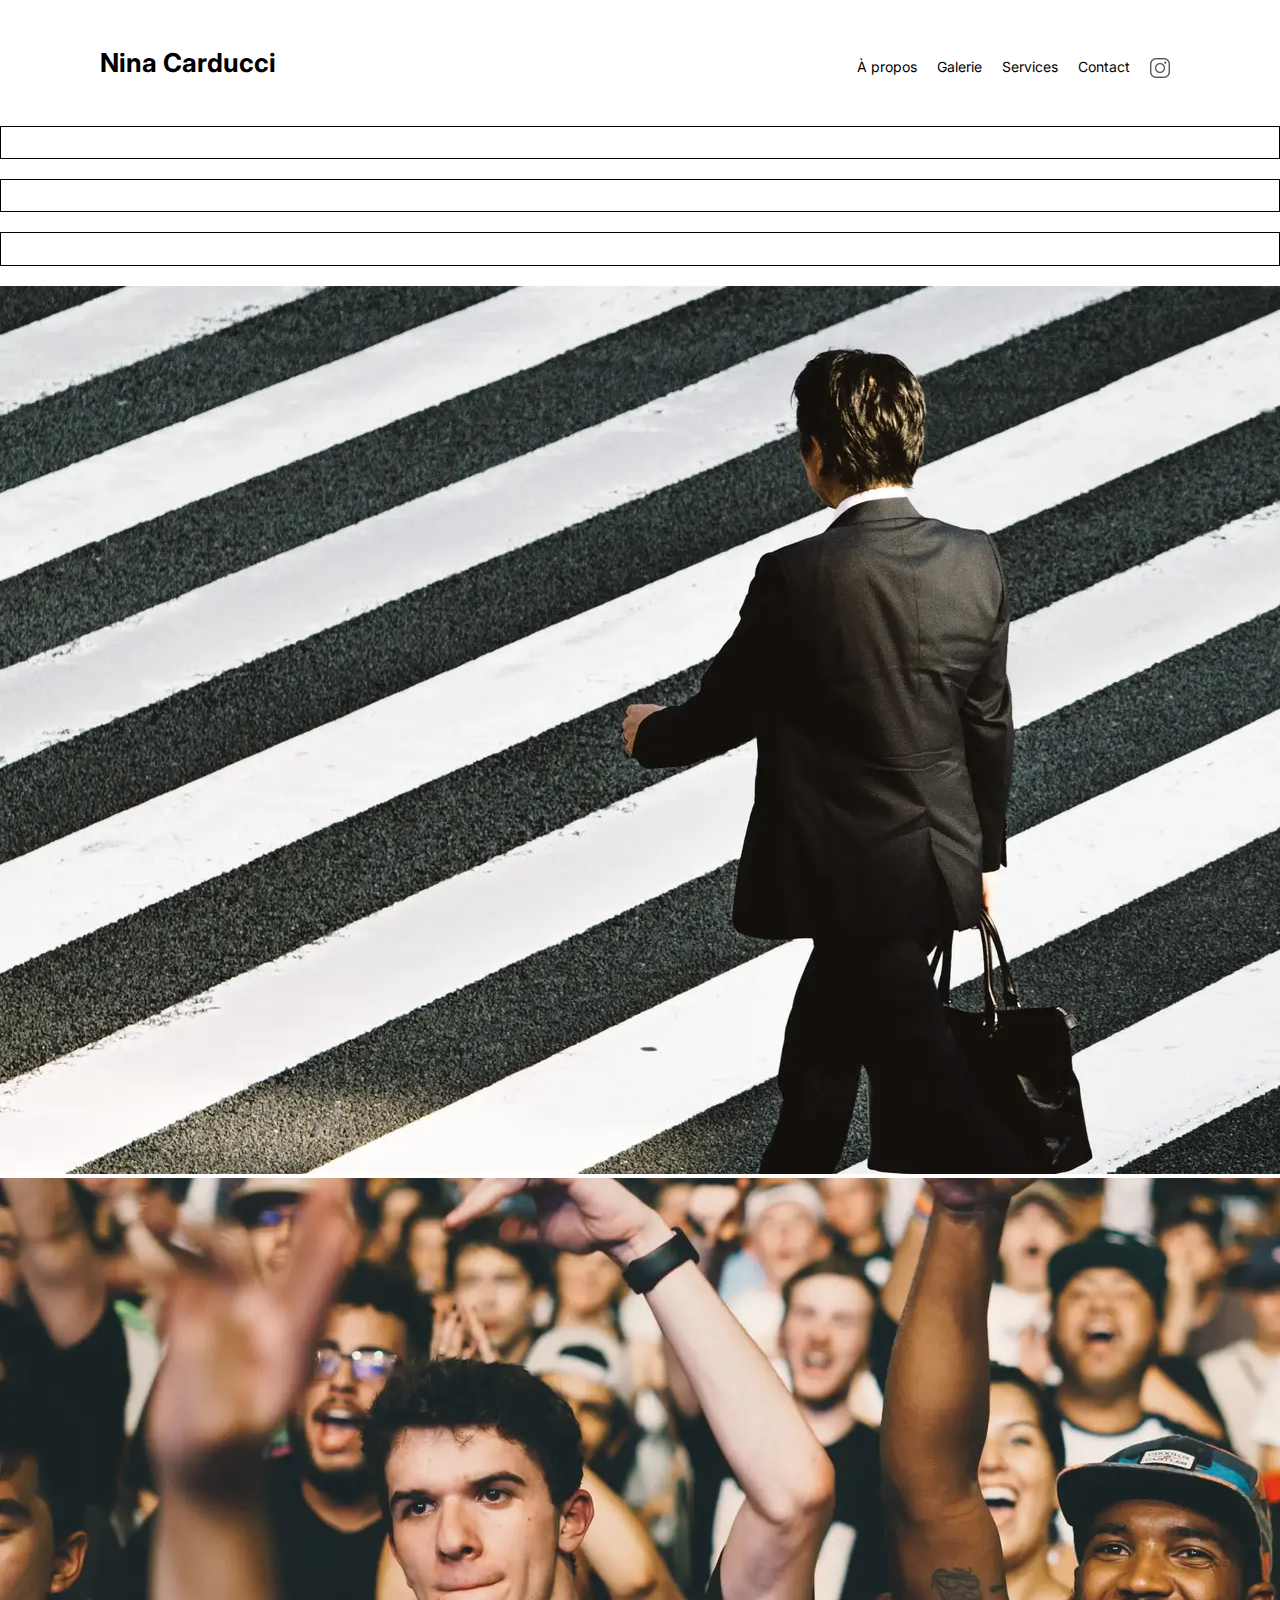
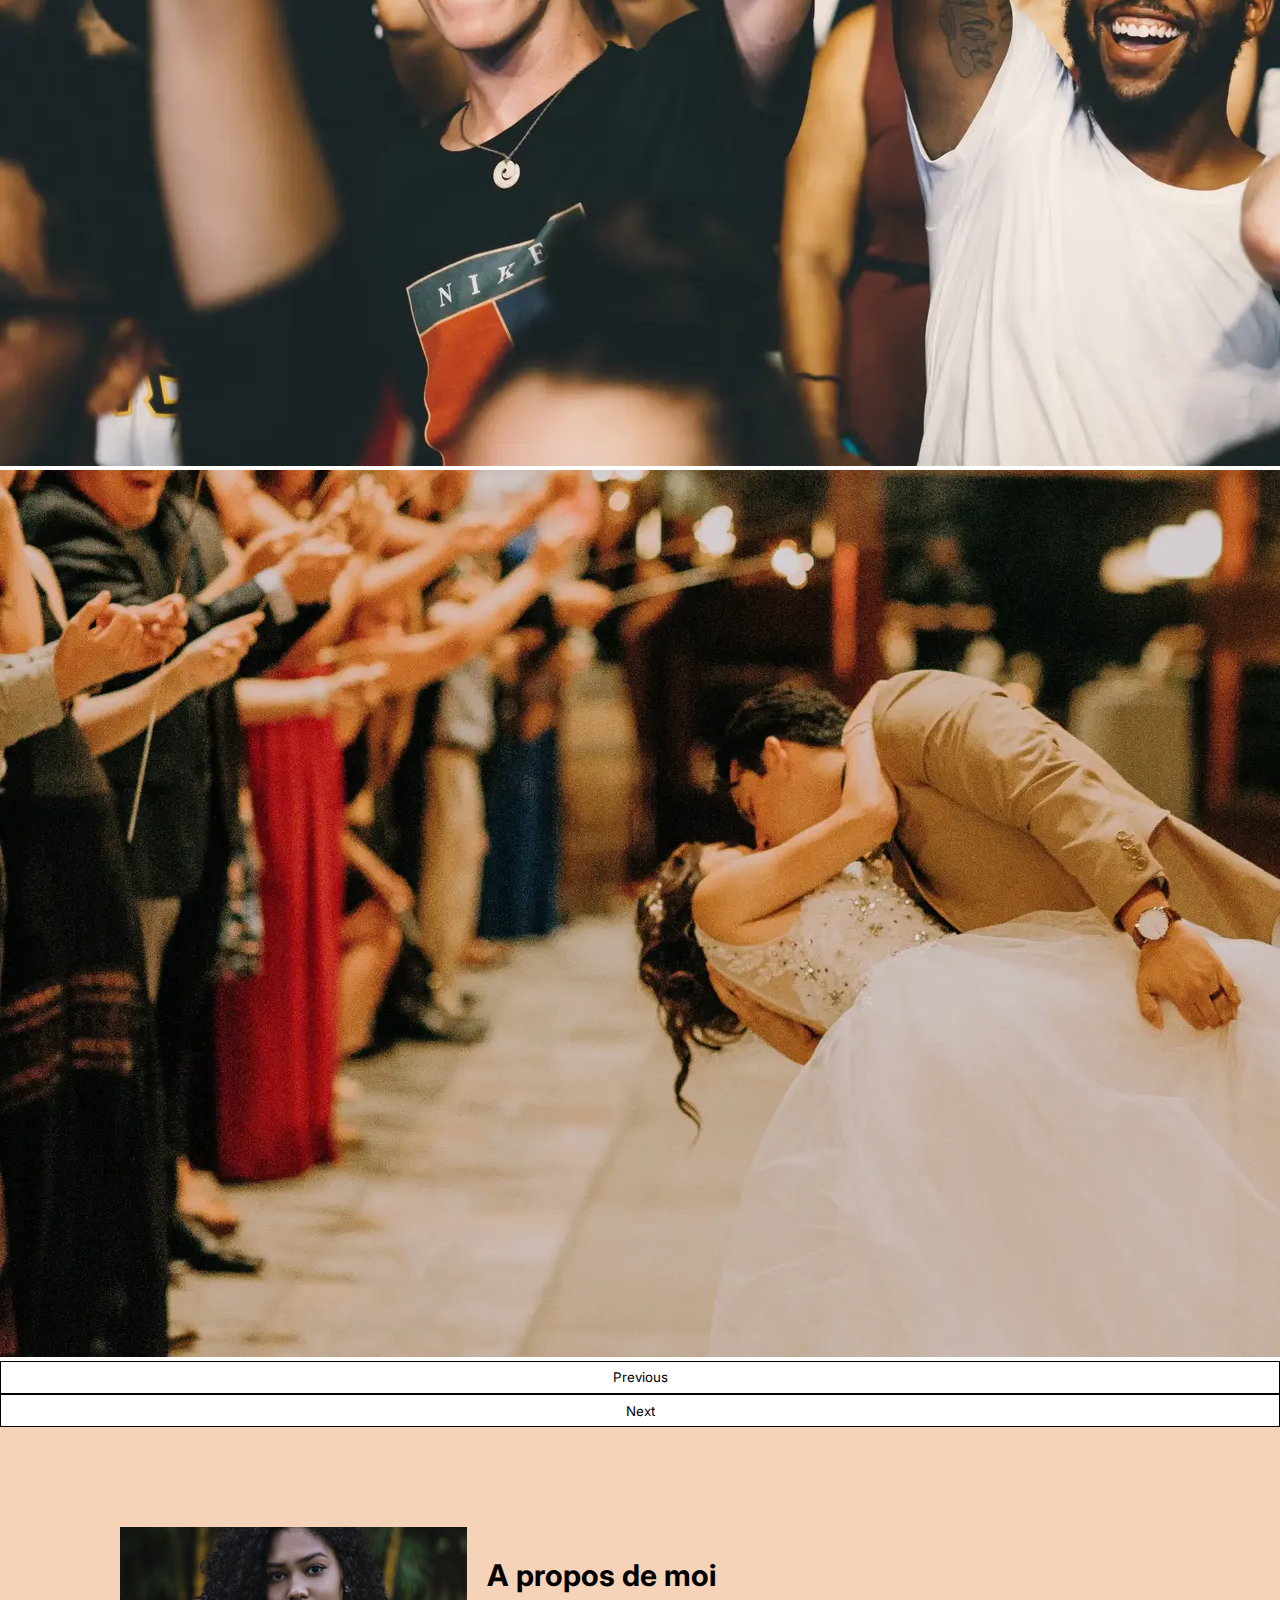
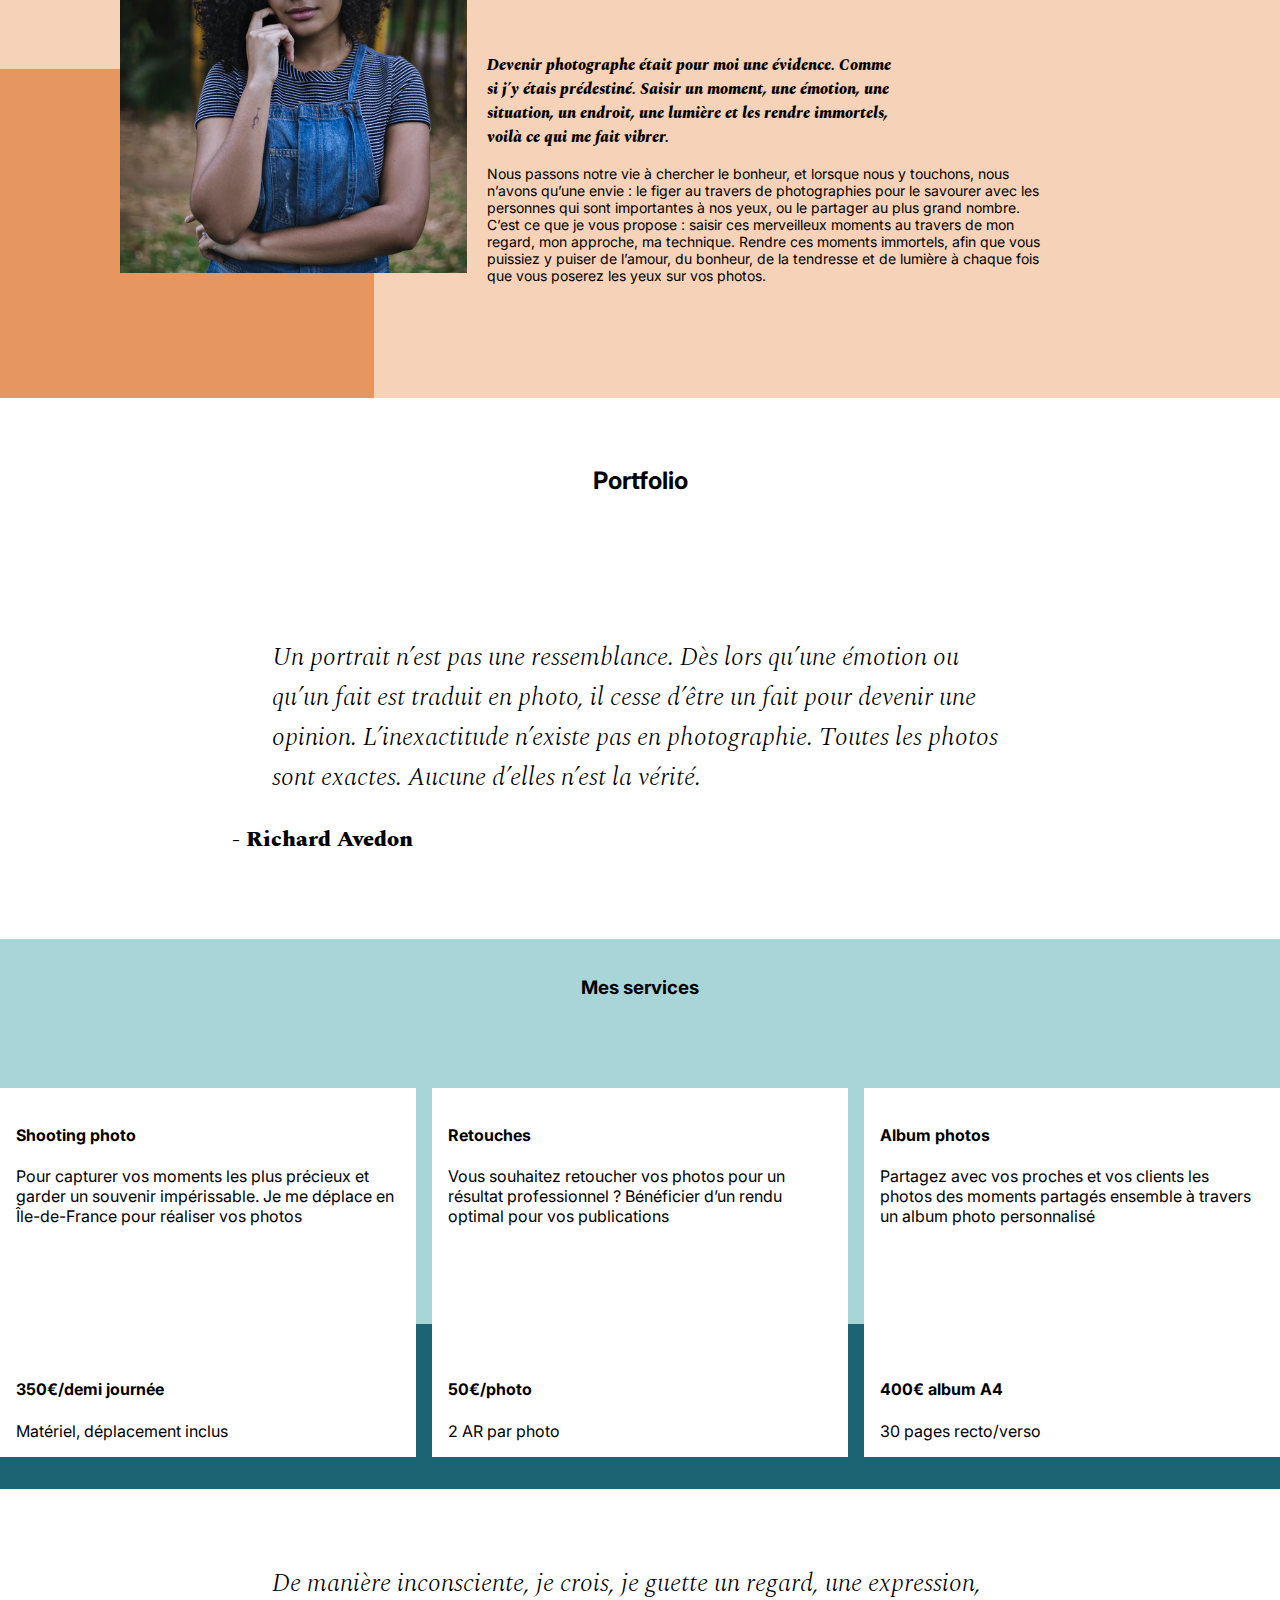
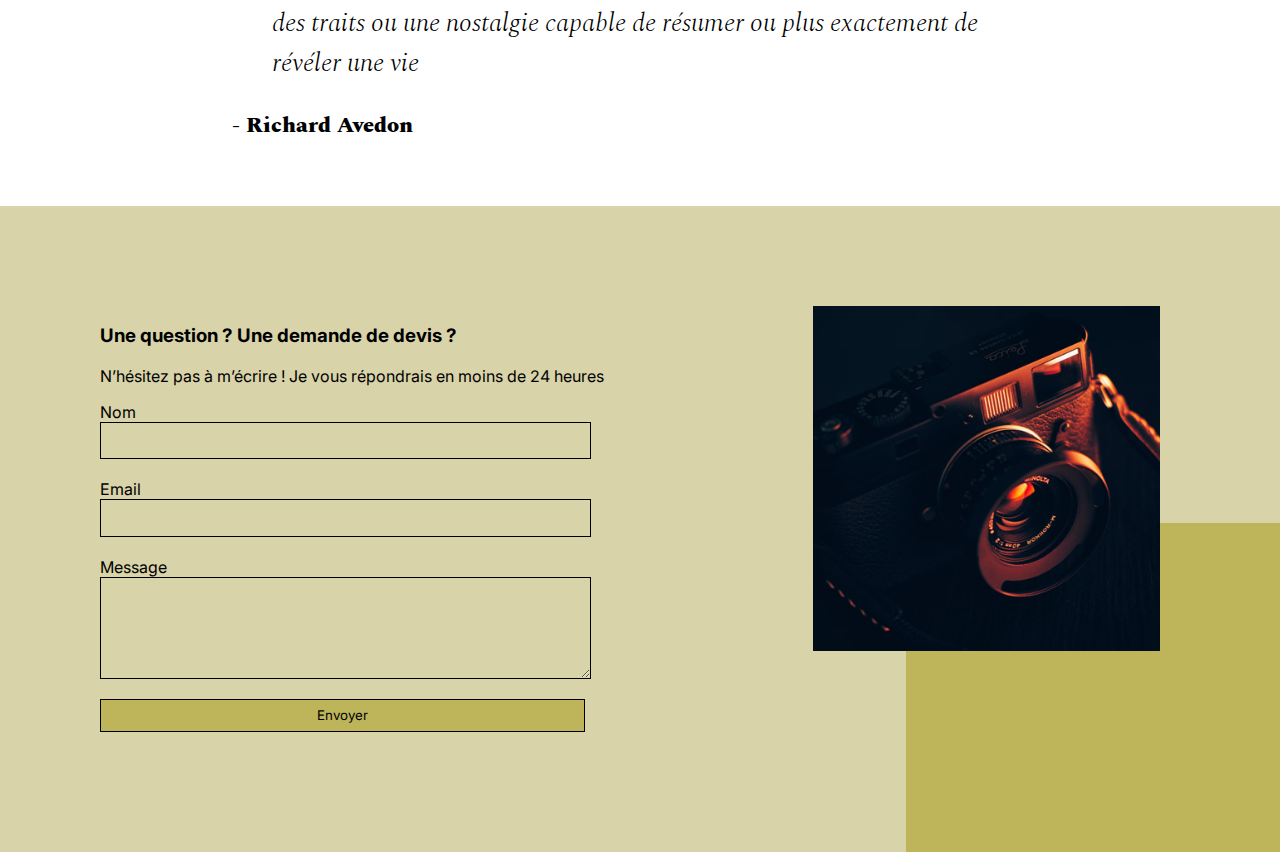
==== index.min.html @ 9c93324b "Minification et compression des scripts et css" ====
<!DOCTYPE html>
<html lang=fr>
<head>
<meta charset=UTF-8>
<meta name=viewport content="width=device-width, initial-scale=1.0">
<meta name=language content=fr-FR>
<meta name=robots content="index, follow">
<meta name=description content="La photographe professionnelle Nina Carducci propose des séances photo, des retouches photo et des albums personnalisés pour les portraits, les mariages et les événements à Bordeaux, en Gironde et en Île-de-France.">
<meta name=twitter:card content=summary>
<meta name=twitter:site content=@ninacarducci>
<meta name=twitter:creator content=@ninacarducci>
<meta name=twitter:title content="Nina Carducci - Photographe Freelance">
<meta name=twitter:description content="La photographe professionnelle Nina Carducci propose des séances photo, des retouches photo et des albums personnalisés pour les portraits, les mariages et les événements à Bordeaux, en Gironde et en Île-de-France.">
<meta name=twitter:image content=https://nicolasmorvant.github.io/projet4/assets/images/nina_twitter_card.webp>
<meta property=og:locale content=fr_FR>
<meta property=og:language content=fr>
<meta property=og:type content=website>
<meta property=og:title content="Nina Carducci - Photographe Freelance">
<meta property=og:description content="La photographe professionnelle Nina Carducci propose des séances photo, des retouches photo et des albums personnalisés pour les portraits, les mariages et les événements à Bordeaux, en Gironde et en Île-de-France.">
<meta property=og:url content=https://nina-carducci.github.io/>
<meta property=og:site_name content=nina-carducci.github.io>
<meta property=author content="Nina Carducci">
<meta property=og:image content=https://nicolasmorvant.github.io/projet4/assets/images/nina_twitter_card.webp>
<script type=application/ld+json>
		{
			"@context": "https://schema.org",
			"@type": "LocalBusiness",
			"name": "Nina Carducci",
			"image": "https://nicolasmorvant.github.io/projet4/assets/images/nina_twitter_card.webp",
			"@id": "",
			"url": "https://nicolasmorvant.github.io/projet4/",
			"telephone": "05 56 67 78 89",
			"priceRange": "50€ 400€",
			"address": 
			{
				"@type": "PostalAddress",
				"streetAddress": "68 avenue Alsace-Lorraine",
				"addressLocality": "Bordeaux",
				"postalCode": "33200",
				"addressCountry": "FR"
			},
			"geo": 
			{
				"@type": "GeoCoordinates",
				"latitude": 44.846673,
				"longitude": -0.60658
			},
			"openingHoursSpecification": 
			{
				"@type": "OpeningHoursSpecification",
				"dayOfWeek": ["Monday", "Tuesday", "Wednesday", "Thursday", "Friday"],
				"opens": "10:00",
				"closes": "19:00"
			}
		}
		</script>
<link rel=canonical href=https://nina-carducci.github.io/>
<link rel=apple-touch-icon sizes=180x180 href=./assets/favicon/apple-touch-icon.png>
<link rel=icon type=image/png sizes=32x32 href=./assets/favicon/favicon-32x32.png>
<link rel=icon type=image/png sizes=16x16 href=./assets/favicon/favicon-16x16.png>
<link rel=manifest href=./site.webmanifest>
<meta name=theme-color content=#ffffff>
<link rel=stylesheet href=https://cdn.jsdelivr.net/npm/bootstrap@5.3.2/dist/css/bootstrap.min.css integrity=sha384-T3c6CoIi6uLrA9TneNEoa7RxnatzjcDSCmG1MXxSR1GAsXEV/Dwwykc2MPK8M2HN crossorigin=anonymous>
<link rel=preconnect href=https://fonts.googleapis.com>
<link rel=preconnect href=https://fonts.gstatic.com crossorigin>
<link href="https://fonts.googleapis.com/css2?family=Inter&family=Spectral:ital,wght@0,400;1,300;1,400;1,800&display=swap" rel=stylesheet>
<link rel=stylesheet href=./assets/css/style.min.css>
<script src=https://cdn.jsdelivr.net/npm/bootstrap@5.3.2/dist/js/bootstrap.min.js integrity=sha384-BBtl+eGJRgqQAUMxJ7pMwbEyER4l1g+O15P+16Ep7Q9Q+zqX6gSbd85u4mG4QzX+ crossorigin=anonymous defer></script>
<script src=https://code.jquery.com/jquery-3.4.1.min.js integrity="sha256-CSXorXvZcTkaix6Yvo6HppcZGetbYMGWSFlBw8HfCJo=" crossorigin=anonymous defer></script>
<script src=./assets/scripts/maugallery.min.js defer></script>
<script src=./assets/scripts/scripts.min.js defer></script>
<title>Nina Carducci - Photographe Freelance</title>
</head>
<body>
<header>
<h1>Nina Carducci</h1>
<nav>
<ul>
<li>
<a href=#about>À propos</a>
</li>
<li>
<a href=#gallery>Galerie</a>
</li>
<li>
<a href=#services>Services</a>
</li>
<li>
<a href=#contact>Contact</a>
</li>
<li>
<a href="https://www.instagram.com/ninacarducci.photo/?hl=fr" target=_blank><img src=assets/images/instagram.webp alt="Réseau social Instagram"></a>
</li>
</ul>
</nav>
</header>
<main>
<div id=carousel>
<div id=carouselExampleIndicators class="carousel slide" data-bs-ride=carousel>
<div class=carousel-indicators>
<button type=button data-bs-target=#carouselExampleIndicators data-bs-slide-to=0 class=active aria-current=true aria-label="Slide 1"></button>
<button type=button data-bs-target=#carouselExampleIndicators data-bs-slide-to=1 aria-label="Slide 2"></button>
<button type=button data-bs-target=#carouselExampleIndicators data-bs-slide-to=2 aria-label="Slide 3"></button>
</div>
<div class=carousel-inner>
<div class="carousel-item active">
<img src=./assets/images/slider/ryoji-iwata.webp class="d-block w-100" alt="Homme en costume portant une valise et marchant sur un passage piéton">
</div>
<div class=carousel-item>
<img src=./assets/images/slider/nicholas-green.webp loading=lazy class="d-block w-100" alt="Foule lors d'un concert">
</div>
<div class=carousel-item>
<img src=./assets/images/slider/edward-cisneros.webp loading=lazy class="d-block w-100" alt="Des mariés s'embrassant lors d'un mariage au milieu d'une haie d'honneur">
</div>
</div>
<button class=carousel-control-prev type=button data-bs-target=#carouselExampleIndicators data-bs-slide=prev>
<span class=carousel-control-prev-icon aria-hidden=true></span>
<span class=visually-hidden>Previous</span>
</button>
<button class=carousel-control-next type=button data-bs-target=#carouselExampleIndicators data-bs-slide=next>
<span class=carousel-control-next-icon aria-hidden=true></span>
<span class=visually-hidden>Next</span>
</button>
</div>
</div>
<section id=about>
<div class="picture left">
<img src=./assets/images/nina.webp loading=lazy alt="La photographe Nina Carducci">
</div>
<div id=about-me>
<h2 class=about-me__title>A propos de moi</h2>
<h3 class=about-me__introduction>Devenir photographe était pour moi une évidence. Comme si j’y étais prédestiné. Saisir un moment, une émotion, une situation, un endroit, une lumière et les rendre immortels, voilà ce qui me fait vibrer.</h3>
<p>Nous passons notre vie à chercher le bonheur, et lorsque nous y touchons, nous n’avons qu’une envie : le figer au travers de photographies pour le savourer avec les personnes qui sont importantes à nos yeux, ou le partager au plus grand nombre.
C’est ce que je vous propose : saisir ces merveilleux moments au travers de mon regard, mon approche, ma technique. Rendre ces moments immortels, afin que vous puissiez y puiser de l’amour, du bonheur, de la tendresse et de lumière à chaque fois que vous poserez les yeux sur vos photos.</p>
</div>
</section>
<section id=gallery>
<h2 class=title>Portfolio</h2>
<div class="container py-3">
<div class=gallery>
<img data-gallery-tag=Concert loading=lazy class=gallery-item src=./assets/images/gallery/concerts/aaron-paul.webp alt="Vue d'une scène de concert depuis la foule">
<img data-gallery-tag=Entreprises loading=lazy class=gallery-item src=./assets/images/gallery/entreprise/ali-morshedlou.webp alt="Homme en costume qui pose pour une photo">
<img data-gallery-tag=Entreprises loading=lazy class=gallery-item src=./assets/images/gallery/entreprise/jason-goodman.webp alt="Femme qui sourit dans un bureau">
<img data-gallery-tag=Mariages loading=lazy class=gallery-item src=./assets/images/gallery/mariage/hannah-busing.webp alt="Un homme et une femme se donnant la main">
<img data-gallery-tag=Portrait loading=lazy class=gallery-item src=./assets/images/gallery/portraits/ade-tunji.webp alt="Un homme fermant les yeux">
<img data-gallery-tag=Mariages loading=lazy class=gallery-item src=./assets/images/gallery/mariage/jakob-owens.webp alt="Des mariés qui se regardent en souriant avec des palmiers en fond">
<img data-gallery-tag=Portrait loading=lazy class=gallery-item src=./assets/images/gallery/portraits/nino-van-prattenburg.webp alt="Une fille avec des lunettes derrière un grillage">
<img data-gallery-tag=Concert loading=lazy class=gallery-item src=./assets/images/gallery/concerts/austin-neill.webp alt="Un chanteur sur scène levant la main avec un fond bleu blanc rouge">
<img data-gallery-tag=Entreprises loading=lazy class=gallery-item src=./assets/images/gallery/entreprise/mateus-campos-felipe.webp alt="Une femme dans un bureau derrière un ordinateur qui sourit">
</div>
</div>
<div class=quote>
<figure>
<blockquote>
<h3 class=quote__text>Un portrait n’est pas une ressemblance. Dès lors qu’une émotion ou qu’un fait est traduit en photo, il cesse d’être un fait pour devenir une opinion. L’inexactitude n’existe pas en photographie. Toutes les photos sont exactes. Aucune d’elles n’est la vérité.</h3>
</blockquote>
<figcaption class=quote__author>- Richard Avedon</figcaption>
</figure>
</div>
</section>
<section id=services>
<h3 class=title>Mes services</h3>
<div class=container>
<article class=service>
<div class=service__description>
<h4>Shooting photo</h4>
<p>Pour capturer vos moments les plus précieux et garder un souvenir impérissable. Je me déplace en Île-de-France pour réaliser vos photos</p>
</div>
<div class=service__price>
<h4>350€/demi journée</h4>
<span>Matériel, déplacement inclus</span>
</div>
</article>
<article class=service>
<div class=service__description>
<h4>Retouches</h4>
<p>Vous souhaitez retoucher vos photos pour un résultat professionnel ? Bénéficier d’un rendu optimal pour vos publications</p>
</div>
<div class=service__price>
<h4>50€/photo</h4>
<span>2 AR par photo</span>
</div>
</article>
<article class=service>
<div class=service__description>
<h4>Album photos</h4>
<p>Partagez avec vos proches et vos clients les photos des moments partagés ensemble à travers un album photo personnalisé</p>
</div>
<div class=service__price>
<h4>400€ album A4</h4>
<span>30 pages recto/verso</span>
</div>
</article>
</div>
</section>
<section class=quote>
<figure>
<blockquote>
<h3 class=quote__text>De manière inconsciente, je crois, je guette un regard, une expression, des traits ou une nostalgie capable de résumer ou plus exactement de révéler une vie</h3>
</blockquote>
<figcaption class=quote__author>- Richard Avedon</figcaption>
</figure>
</section>
</main>
<footer>
<section id=contact>
<div class=container>
<div class=form-container>
<h3>Une question ? Une demande de devis ?</h3>
<p> N’hésitez pas à m’écrire ! Je vous répondrais en moins de 24 heures</p>
<form action=# method=post>
<label for=nom>Nom</label>
<input type=text name=nom id=nom>
<label for=email>Email</label>
<input type=email name=email id=email>
<label for=message>Message</label>
<textarea name=message id=message cols=30 rows=10></textarea>
<button type=submit>Envoyer</button>
</form>
</div>
<div class="picture right">
<img src=./assets/images/camera.webp loading=lazy alt="Appareil photo sur fond noir">
</div>
</div>
</section>
</footer>
</body>
</html>
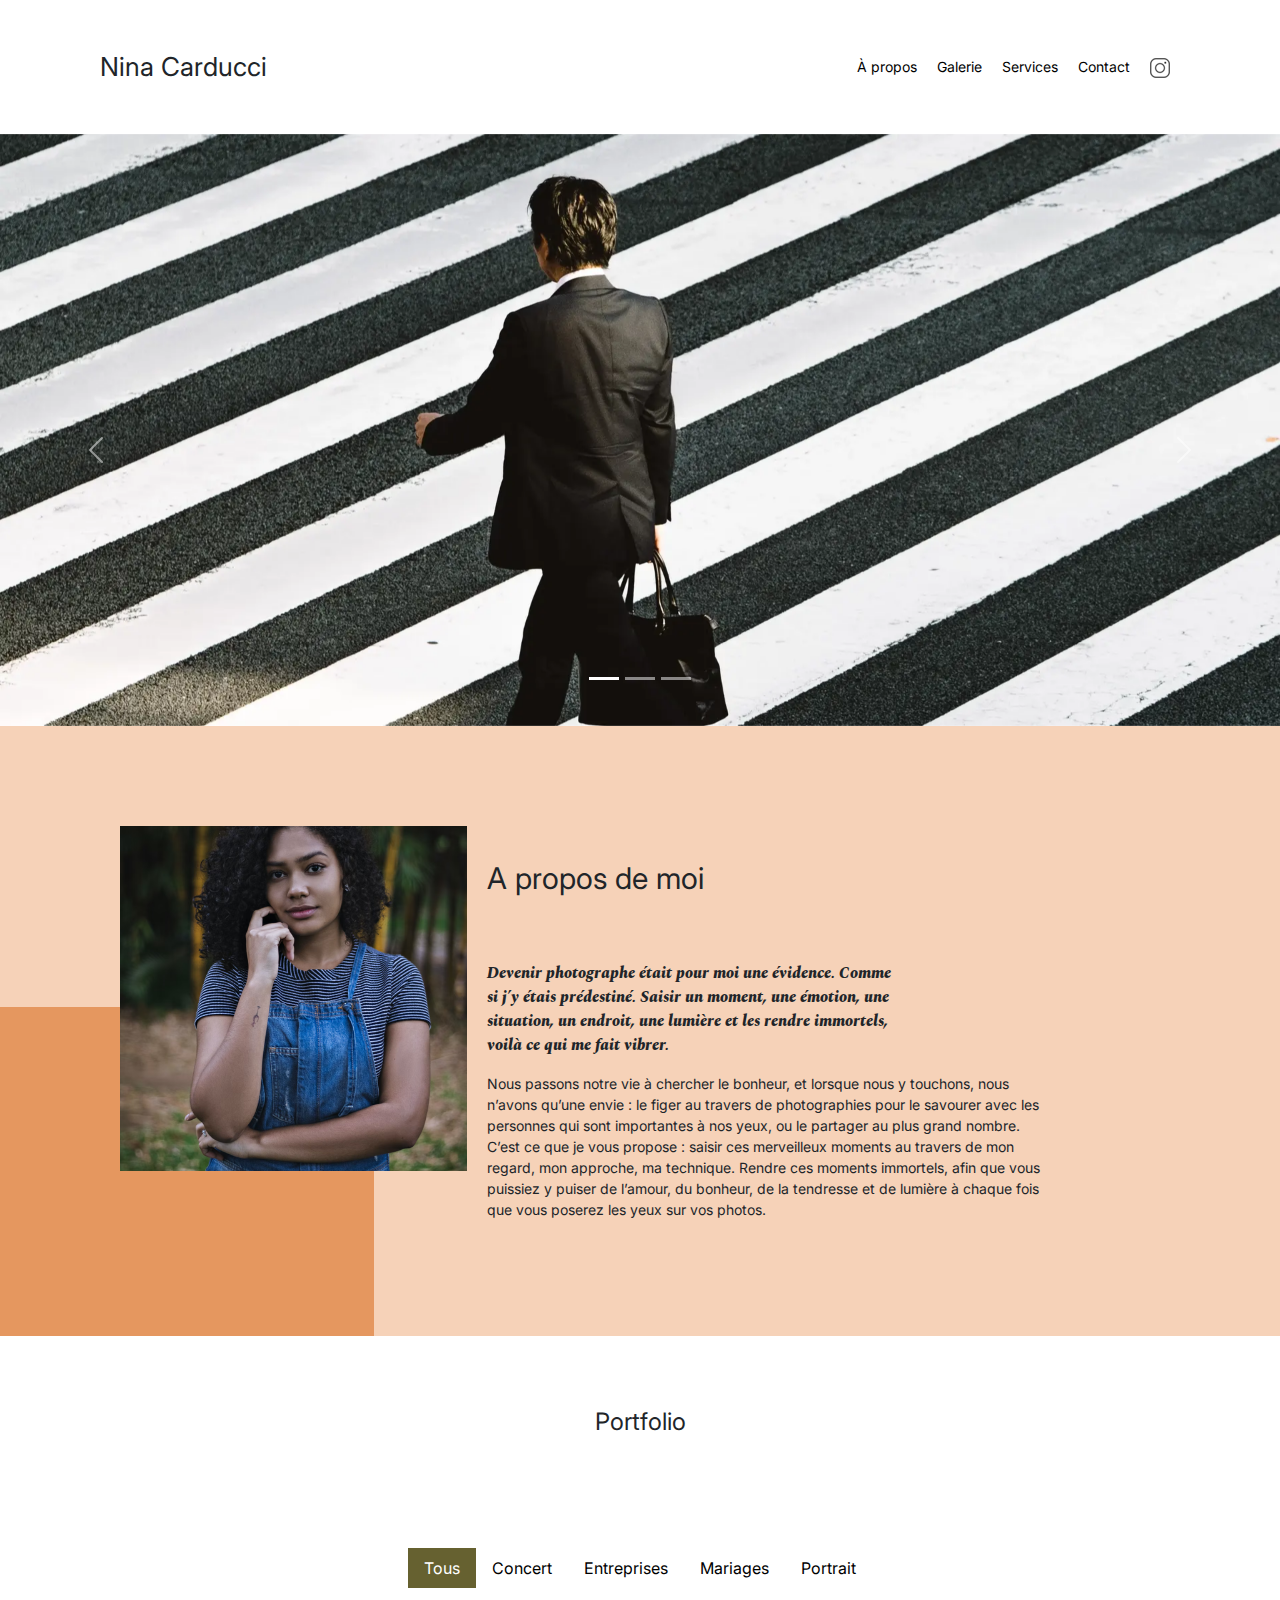
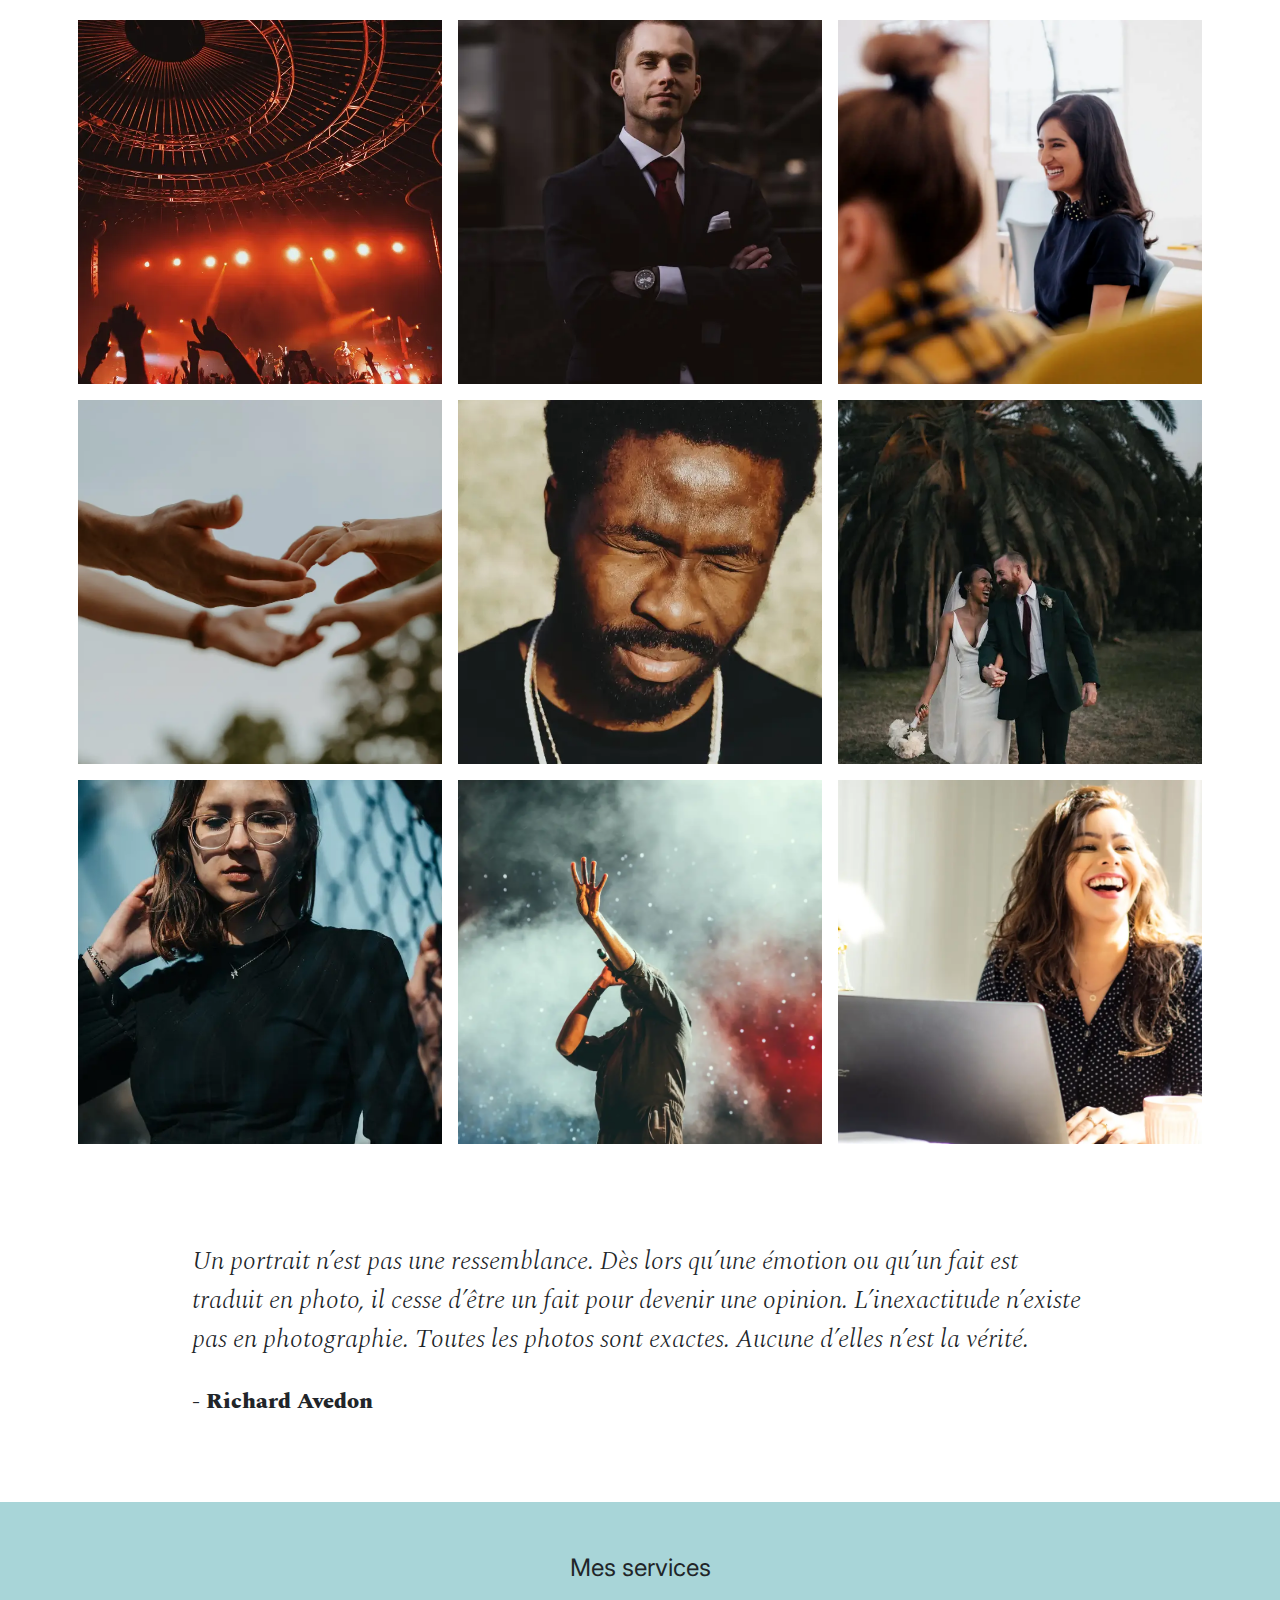
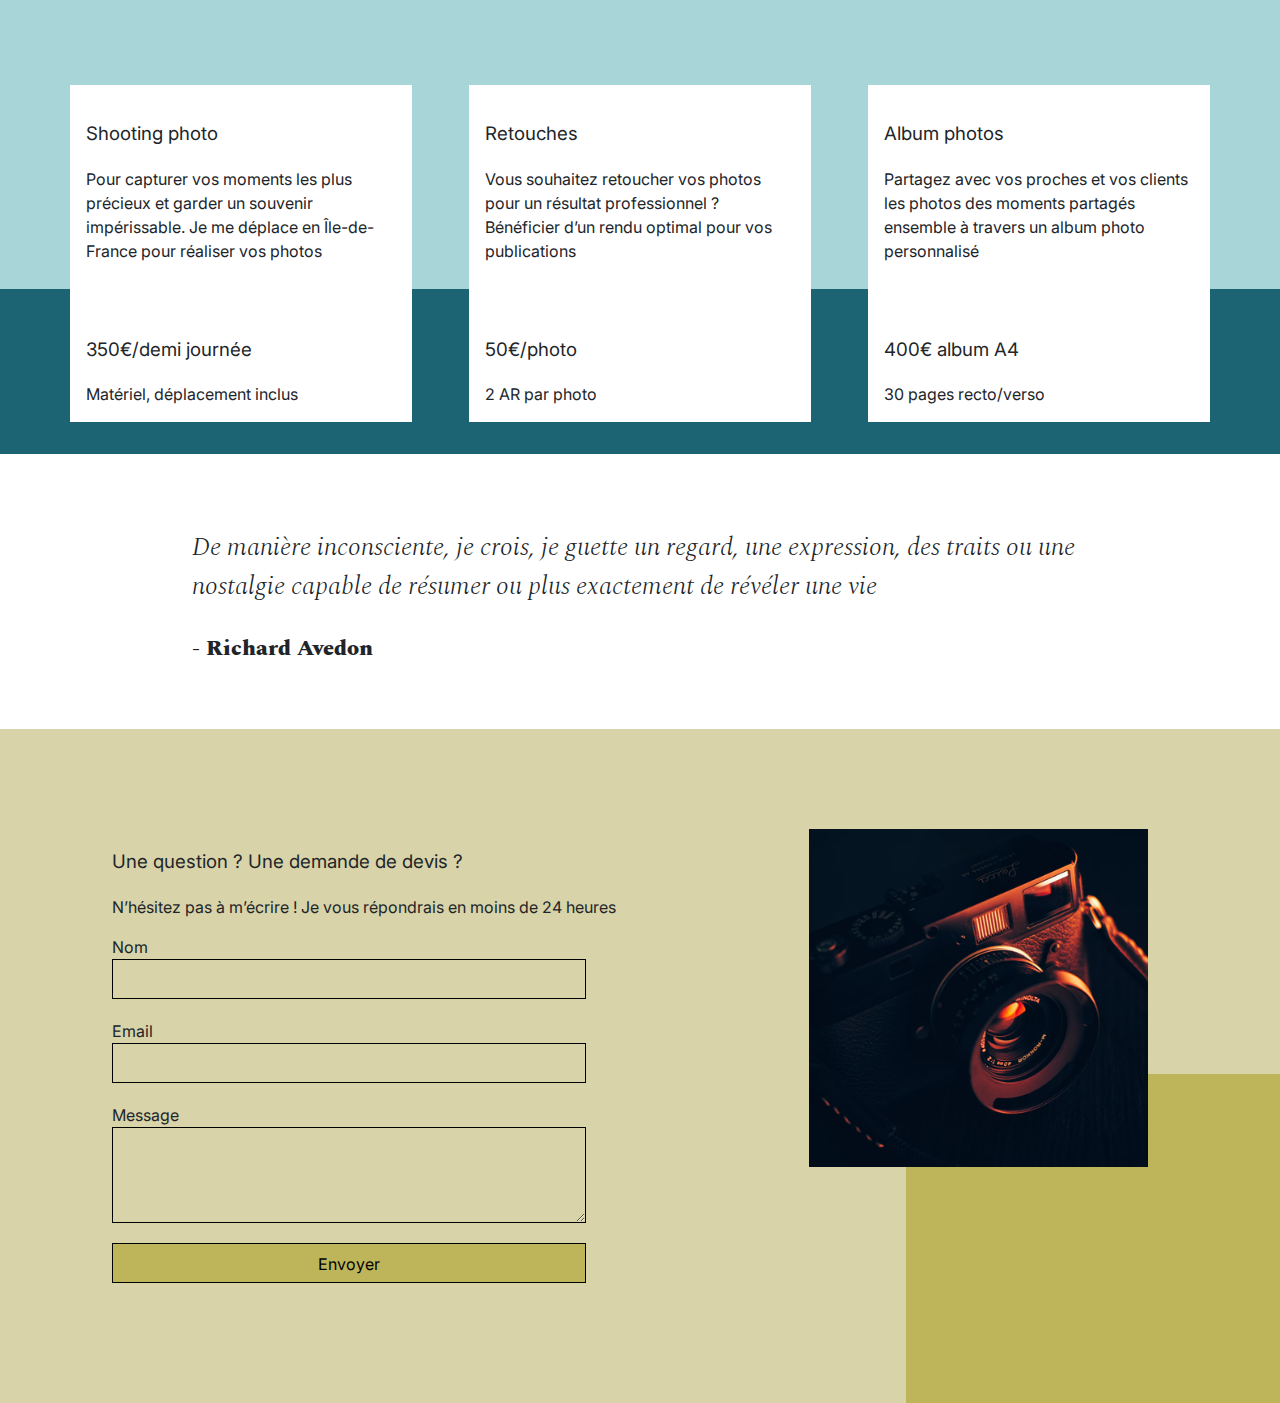
==== commit a784dac3: "Modification url site principale" ====
--- a/index.min.html
+++ b/index.min.html
@@ -1,36 +1,17 @@
-<!DOCTYPE html>
-<html lang=fr>
-<head>
-<meta charset=UTF-8>
-<meta name=viewport content="width=device-width, initial-scale=1.0">
-<meta name=language content=fr-FR>
-<meta name=robots content="index, follow">
-<meta name=description content="La photographe professionnelle Nina Carducci propose des séances photo, des retouches photo et des albums personnalisés pour les portraits, les mariages et les événements à Bordeaux, en Gironde et en Île-de-France.">
-<meta name=twitter:card content=summary>
-<meta name=twitter:site content=@ninacarducci>
-<meta name=twitter:creator content=@ninacarducci>
-<meta name=twitter:title content="Nina Carducci - Photographe Freelance">
-<meta name=twitter:description content="La photographe professionnelle Nina Carducci propose des séances photo, des retouches photo et des albums personnalisés pour les portraits, les mariages et les événements à Bordeaux, en Gironde et en Île-de-France.">
-<meta name=twitter:image content=https://nicolasmorvant.github.io/projet4/assets/images/nina_twitter_card.webp>
-<meta property=og:locale content=fr_FR>
-<meta property=og:language content=fr>
-<meta property=og:type content=website>
-<meta property=og:title content="Nina Carducci - Photographe Freelance">
-<meta property=og:description content="La photographe professionnelle Nina Carducci propose des séances photo, des retouches photo et des albums personnalisés pour les portraits, les mariages et les événements à Bordeaux, en Gironde et en Île-de-France.">
-<meta property=og:url content=https://nina-carducci.github.io/>
-<meta property=og:site_name content=nina-carducci.github.io>
-<meta property=author content="Nina Carducci">
-<meta property=og:image content=https://nicolasmorvant.github.io/projet4/assets/images/nina_twitter_card.webp>
-<script type=application/ld+json>
-		{
+<!doctypehtml><html lang=fr><meta charset=UTF-8><meta content="width=device-width,initial-scale=1"name=viewport><meta content="max-age=3600, must-revalidate"http-equiv=Cache-Control><meta content=fr-FR name=language><meta content="index, follow"name=robots><meta content="La photographe professionnelle Nina Carducci propose des séances photo, des retouches photo et des albums personnalisés pour les portraits, les mariages et les événements à Bordeaux, en Gironde et en Île-de-France."name=description><meta content=summary name=twitter:card><meta content=@ninacarducci name=twitter:site><meta content=@ninacarducci name=twitter:creator><meta content="Nina Carducci - Photographe Freelance"name=twitter:title><meta content="La photographe professionnelle Nina Carducci propose des séances photo, des retouches photo et des albums personnalisés pour les portraits, les mariages et les événements à Bordeaux, en Gironde et en Île-de-France."name=twitter:description><meta content=https://nicolasmorvant.github.io/projet4/assets/images/nina_twitter_card.webp name=twitter:image><meta content="Portrait de Nina Carducci"name=twitter:image:alt><meta content=fr_FR property=og:locale><meta content=fr property=og:language><meta content=website property=og:type><meta content="Nina Carducci - Photographe Freelance"property=og:title><meta content="La photographe professionnelle Nina Carducci propose des séances photo, des retouches photo et des albums personnalisés pour les portraits, les mariages et les événements à Bordeaux, en Gironde et en Île-de-France."property=og:description><meta content=https://nicolasmorvant.github.io/projet4/ property=og:url><meta content=nina-carducci.github.io property=og:site_name><meta content="Nina Carducci"property=author><meta content=https://nicolasmorvant.github.io/projet4/assets/images/nina_twitter_card.webp property=og:image><link href="https://fonts.googleapis.com/css2?family=Inter&family=Spectral:ital,wght@0,400;1,300;1,400;1,800&display=swap"rel=preload as=style onload='this.rel="stylesheet"'><link href=https://nicolasmorvant.github.io/projet4/ rel=canonical><link href=./assets/favicon/apple-touch-icon.png rel=apple-touch-icon sizes=180x180><link href=./assets/favicon/apple-touch-icon-144x144.png rel=apple-touch-icon-precomposed sizes=144x144><link href=./assets/favicon/favicon-32x32.png rel=icon sizes=32x32 type=image/png><link href=./assets/favicon/favicon-16x16.png rel=icon sizes=16x16 type=image/png><link href=./site.webmanifest rel=manifest><meta content=#ffffff name=theme-color><link href=./assets/css/bootstrap.min.css rel=stylesheet><link href=./assets/css/style.min.css rel=stylesheet><script type=application/ld+json>{
 			"@context": "https://schema.org",
 			"@type": "LocalBusiness",
 			"name": "Nina Carducci",
+			"legalName": "Nina Carducci",
 			"image": "https://nicolasmorvant.github.io/projet4/assets/images/nina_twitter_card.webp",
 			"@id": "",
 			"url": "https://nicolasmorvant.github.io/projet4/",
 			"telephone": "05 56 67 78 89",
 			"priceRange": "50€ 400€",
+			"paymentAccepted": "Cash, Credit Card",
+			"currenciesAccepted": "EUR",
+			"numberOfEmployees": { "@type": "QuantitativeValue", "value": 1 },
+			"areaServed": { "@type": "AdministrativeArea", "name": ["Île de France", "Bordeaux"] },
 			"address": 
 			{
 				"@type": "PostalAddress",
@@ -52,177 +33,4 @@
 				"opens": "10:00",
 				"closes": "19:00"
 			}
-		}
-		</script>
-<link rel=canonical href=https://nina-carducci.github.io/>
-<link rel=apple-touch-icon sizes=180x180 href=./assets/favicon/apple-touch-icon.png>
-<link rel=icon type=image/png sizes=32x32 href=./assets/favicon/favicon-32x32.png>
-<link rel=icon type=image/png sizes=16x16 href=./assets/favicon/favicon-16x16.png>
-<link rel=manifest href=./site.webmanifest>
-<meta name=theme-color content=#ffffff>
-<link rel=stylesheet href=https://cdn.jsdelivr.net/npm/bootstrap@5.3.2/dist/css/bootstrap.min.css integrity=sha384-T3c6CoIi6uLrA9TneNEoa7RxnatzjcDSCmG1MXxSR1GAsXEV/Dwwykc2MPK8M2HN crossorigin=anonymous>
-<link rel=preconnect href=https://fonts.googleapis.com>
-<link rel=preconnect href=https://fonts.gstatic.com crossorigin>
-<link href="https://fonts.googleapis.com/css2?family=Inter&family=Spectral:ital,wght@0,400;1,300;1,400;1,800&display=swap" rel=stylesheet>
-<link rel=stylesheet href=./assets/css/style.min.css>
-<script src=https://cdn.jsdelivr.net/npm/bootstrap@5.3.2/dist/js/bootstrap.min.js integrity=sha384-BBtl+eGJRgqQAUMxJ7pMwbEyER4l1g+O15P+16Ep7Q9Q+zqX6gSbd85u4mG4QzX+ crossorigin=anonymous defer></script>
-<script src=https://code.jquery.com/jquery-3.4.1.min.js integrity="sha256-CSXorXvZcTkaix6Yvo6HppcZGetbYMGWSFlBw8HfCJo=" crossorigin=anonymous defer></script>
-<script src=./assets/scripts/maugallery.min.js defer></script>
-<script src=./assets/scripts/scripts.min.js defer></script>
-<title>Nina Carducci - Photographe Freelance</title>
-</head>
-<body>
-<header>
-<h1>Nina Carducci</h1>
-<nav>
-<ul>
-<li>
-<a href=#about>À propos</a>
-</li>
-<li>
-<a href=#gallery>Galerie</a>
-</li>
-<li>
-<a href=#services>Services</a>
-</li>
-<li>
-<a href=#contact>Contact</a>
-</li>
-<li>
-<a href="https://www.instagram.com/ninacarducci.photo/?hl=fr" target=_blank><img src=assets/images/instagram.webp alt="Réseau social Instagram"></a>
-</li>
-</ul>
-</nav>
-</header>
-<main>
-<div id=carousel>
-<div id=carouselExampleIndicators class="carousel slide" data-bs-ride=carousel>
-<div class=carousel-indicators>
-<button type=button data-bs-target=#carouselExampleIndicators data-bs-slide-to=0 class=active aria-current=true aria-label="Slide 1"></button>
-<button type=button data-bs-target=#carouselExampleIndicators data-bs-slide-to=1 aria-label="Slide 2"></button>
-<button type=button data-bs-target=#carouselExampleIndicators data-bs-slide-to=2 aria-label="Slide 3"></button>
-</div>
-<div class=carousel-inner>
-<div class="carousel-item active">
-<img src=./assets/images/slider/ryoji-iwata.webp class="d-block w-100" alt="Homme en costume portant une valise et marchant sur un passage piéton">
-</div>
-<div class=carousel-item>
-<img src=./assets/images/slider/nicholas-green.webp loading=lazy class="d-block w-100" alt="Foule lors d'un concert">
-</div>
-<div class=carousel-item>
-<img src=./assets/images/slider/edward-cisneros.webp loading=lazy class="d-block w-100" alt="Des mariés s'embrassant lors d'un mariage au milieu d'une haie d'honneur">
-</div>
-</div>
-<button class=carousel-control-prev type=button data-bs-target=#carouselExampleIndicators data-bs-slide=prev>
-<span class=carousel-control-prev-icon aria-hidden=true></span>
-<span class=visually-hidden>Previous</span>
-</button>
-<button class=carousel-control-next type=button data-bs-target=#carouselExampleIndicators data-bs-slide=next>
-<span class=carousel-control-next-icon aria-hidden=true></span>
-<span class=visually-hidden>Next</span>
-</button>
-</div>
-</div>
-<section id=about>
-<div class="picture left">
-<img src=./assets/images/nina.webp loading=lazy alt="La photographe Nina Carducci">
-</div>
-<div id=about-me>
-<h2 class=about-me__title>A propos de moi</h2>
-<h3 class=about-me__introduction>Devenir photographe était pour moi une évidence. Comme si j’y étais prédestiné. Saisir un moment, une émotion, une situation, un endroit, une lumière et les rendre immortels, voilà ce qui me fait vibrer.</h3>
-<p>Nous passons notre vie à chercher le bonheur, et lorsque nous y touchons, nous n’avons qu’une envie : le figer au travers de photographies pour le savourer avec les personnes qui sont importantes à nos yeux, ou le partager au plus grand nombre.
-C’est ce que je vous propose : saisir ces merveilleux moments au travers de mon regard, mon approche, ma technique. Rendre ces moments immortels, afin que vous puissiez y puiser de l’amour, du bonheur, de la tendresse et de lumière à chaque fois que vous poserez les yeux sur vos photos.</p>
-</div>
-</section>
-<section id=gallery>
-<h2 class=title>Portfolio</h2>
-<div class="container py-3">
-<div class=gallery>
-<img data-gallery-tag=Concert loading=lazy class=gallery-item src=./assets/images/gallery/concerts/aaron-paul.webp alt="Vue d'une scène de concert depuis la foule">
-<img data-gallery-tag=Entreprises loading=lazy class=gallery-item src=./assets/images/gallery/entreprise/ali-morshedlou.webp alt="Homme en costume qui pose pour une photo">
-<img data-gallery-tag=Entreprises loading=lazy class=gallery-item src=./assets/images/gallery/entreprise/jason-goodman.webp alt="Femme qui sourit dans un bureau">
-<img data-gallery-tag=Mariages loading=lazy class=gallery-item src=./assets/images/gallery/mariage/hannah-busing.webp alt="Un homme et une femme se donnant la main">
-<img data-gallery-tag=Portrait loading=lazy class=gallery-item src=./assets/images/gallery/portraits/ade-tunji.webp alt="Un homme fermant les yeux">
-<img data-gallery-tag=Mariages loading=lazy class=gallery-item src=./assets/images/gallery/mariage/jakob-owens.webp alt="Des mariés qui se regardent en souriant avec des palmiers en fond">
-<img data-gallery-tag=Portrait loading=lazy class=gallery-item src=./assets/images/gallery/portraits/nino-van-prattenburg.webp alt="Une fille avec des lunettes derrière un grillage">
-<img data-gallery-tag=Concert loading=lazy class=gallery-item src=./assets/images/gallery/concerts/austin-neill.webp alt="Un chanteur sur scène levant la main avec un fond bleu blanc rouge">
-<img data-gallery-tag=Entreprises loading=lazy class=gallery-item src=./assets/images/gallery/entreprise/mateus-campos-felipe.webp alt="Une femme dans un bureau derrière un ordinateur qui sourit">
-</div>
-</div>
-<div class=quote>
-<figure>
-<blockquote>
-<h3 class=quote__text>Un portrait n’est pas une ressemblance. Dès lors qu’une émotion ou qu’un fait est traduit en photo, il cesse d’être un fait pour devenir une opinion. L’inexactitude n’existe pas en photographie. Toutes les photos sont exactes. Aucune d’elles n’est la vérité.</h3>
-</blockquote>
-<figcaption class=quote__author>- Richard Avedon</figcaption>
-</figure>
-</div>
-</section>
-<section id=services>
-<h3 class=title>Mes services</h3>
-<div class=container>
-<article class=service>
-<div class=service__description>
-<h4>Shooting photo</h4>
-<p>Pour capturer vos moments les plus précieux et garder un souvenir impérissable. Je me déplace en Île-de-France pour réaliser vos photos</p>
-</div>
-<div class=service__price>
-<h4>350€/demi journée</h4>
-<span>Matériel, déplacement inclus</span>
-</div>
-</article>
-<article class=service>
-<div class=service__description>
-<h4>Retouches</h4>
-<p>Vous souhaitez retoucher vos photos pour un résultat professionnel ? Bénéficier d’un rendu optimal pour vos publications</p>
-</div>
-<div class=service__price>
-<h4>50€/photo</h4>
-<span>2 AR par photo</span>
-</div>
-</article>
-<article class=service>
-<div class=service__description>
-<h4>Album photos</h4>
-<p>Partagez avec vos proches et vos clients les photos des moments partagés ensemble à travers un album photo personnalisé</p>
-</div>
-<div class=service__price>
-<h4>400€ album A4</h4>
-<span>30 pages recto/verso</span>
-</div>
-</article>
-</div>
-</section>
-<section class=quote>
-<figure>
-<blockquote>
-<h3 class=quote__text>De manière inconsciente, je crois, je guette un regard, une expression, des traits ou une nostalgie capable de résumer ou plus exactement de révéler une vie</h3>
-</blockquote>
-<figcaption class=quote__author>- Richard Avedon</figcaption>
-</figure>
-</section>
-</main>
-<footer>
-<section id=contact>
-<div class=container>
-<div class=form-container>
-<h3>Une question ? Une demande de devis ?</h3>
-<p> N’hésitez pas à m’écrire ! Je vous répondrais en moins de 24 heures</p>
-<form action=# method=post>
-<label for=nom>Nom</label>
-<input type=text name=nom id=nom>
-<label for=email>Email</label>
-<input type=email name=email id=email>
-<label for=message>Message</label>
-<textarea name=message id=message cols=30 rows=10></textarea>
-<button type=submit>Envoyer</button>
-</form>
-</div>
-<div class="picture right">
-<img src=./assets/images/camera.webp loading=lazy alt="Appareil photo sur fond noir">
-</div>
-</div>
-</section>
-</footer>
-</body>
-</html>+		}</script><script defer src=./assets/scripts/jquery-3.4.1.min.js></script><script defer src=https://cdn.jsdelivr.net/npm/bootstrap@5.3.3/dist/js/bootstrap.bundle.min.js crossorigin=anonymous integrity=sha384-YvpcrYf0tY3lHB60NNkmXc5s9fDVZLESaAA55NDzOxhy9GkcIdslK1eN7N6jIeHz></script><script defer src=./assets/scripts/maugallery.min.js></script><script defer src=./assets/scripts/scripts.min.js></script><title>Nina Carducci - Photographe Freelance</title><header><h1>Nina Carducci</h1><nav><ul><li><a href=#about>À propos</a><li><a href=#gallery>Galerie</a><li><a href=#services>Services</a><li><a href=#contact>Contact</a><li><a href="https://www.instagram.com/ninacarducci.photo/?hl=fr"target=_blank><img alt="Réseau social Instagram"height=20 src=assets/images/instagram.webp width=20></a></ul></nav></header><main><div id=carousel><div class="carousel slide"data-bs-ride=carousel id=carouselExampleIndicators><div class=carousel-indicators><button type=button aria-label="Slide 1"data-bs-target=#carouselExampleIndicators class=active aria-current=true data-bs-slide-to=0></button> <button type=button aria-label="Slide 2"data-bs-target=#carouselExampleIndicators data-bs-slide-to=1></button> <button type=button aria-label="Slide 3"data-bs-target=#carouselExampleIndicators data-bs-slide-to=2></button></div><div class=carousel-inner><div class="carousel-item active"><img alt="Homme en costume portant une valise et marchant sur un passage piéton"height=888 src=./assets/images/slider/ryoji-iwata.webp width=1920 class=img-fluid loading=eager></div><div class=carousel-item><img alt="Foule lors d'un concert"height=888 src=./assets/images/slider/nicholas-green.webp width=1920 class=img-fluid loading=lazy></div><div class=carousel-item><img alt="Des mariés s'embrassant lors d'un mariage au milieu d'une haie d'honneur"height=888 src=./assets/images/slider/edward-cisneros.webp width=1920 class=img-fluid loading=lazy></div></div><button type=button aria-label=Précédent data-bs-target=#carouselExampleIndicators class=carousel-control-prev data-bs-slide=prev><span class=carousel-control-prev-icon aria-hidden=true></span> <span class=visually-hidden>Previous</span></button> <button type=button aria-label=Suivant data-bs-target=#carouselExampleIndicators class=carousel-control-next data-bs-slide=next><span class=carousel-control-next-icon aria-hidden=true></span> <span class=visually-hidden>Next</span></button></div></div><section id=about><div class="picture left"><img alt="La photographe Nina Carducci"height=554 src=./assets/images/nina.webp width=555 class=img-fluid loading=lazy></div><div id=about-me><h2 class=about-me__title>A propos de moi</h2><h3 class=about-me__introduction>Devenir photographe était pour moi une évidence. Comme si j’y étais prédestiné. Saisir un moment, une émotion, une situation, un endroit, une lumière et les rendre immortels, voilà ce qui me fait vibrer.</h3><p>Nous passons notre vie à chercher le bonheur, et lorsque nous y touchons, nous n’avons qu’une envie : le figer au travers de photographies pour le savourer avec les personnes qui sont importantes à nos yeux, ou le partager au plus grand nombre. C’est ce que je vous propose : saisir ces merveilleux moments au travers de mon regard, mon approche, ma technique. Rendre ces moments immortels, afin que vous puissiez y puiser de l’amour, du bonheur, de la tendresse et de lumière à chaque fois que vous poserez les yeux sur vos photos.</div></section><section id=gallery><h2 class=title>Portfolio</h2><div class="container py-3"><div class=gallery><img alt="Vue d'une scène de concert depuis la foule"height=400 src=./assets/images/gallery/concerts/aaron-paul.webp width=400 class=gallery-item loading=lazy data-gallery-tag=Concert> <img alt="Homme en costume qui pose pour une photo"height=400 src=./assets/images/gallery/entreprise/ali-morshedlou.webp width=400 class=gallery-item loading=lazy data-gallery-tag=Entreprises> <img alt="Femme qui sourit dans un bureau"height=400 src=./assets/images/gallery/entreprise/jason-goodman.webp width=400 class=gallery-item loading=lazy data-gallery-tag=Entreprises> <img alt="Un homme et une femme se donnant la main"height=400 src=./assets/images/gallery/mariage/hannah-busing.webp width=400 class=gallery-item loading=lazy data-gallery-tag=Mariages> <img alt="Un homme fermant les yeux"height=400 src=./assets/images/gallery/portraits/ade-tunji.webp width=400 class=gallery-item loading=lazy data-gallery-tag=Portrait> <img alt="Des mariés qui se regardent en souriant avec des palmiers en fond"height=400 src=./assets/images/gallery/mariage/jakob-owens.webp width=400 class=gallery-item loading=lazy data-gallery-tag=Mariages> <img alt="Une fille avec des lunettes derrière un grillage"height=400 src=./assets/images/gallery/portraits/nino-van-prattenburg.webp width=400 class=gallery-item loading=lazy data-gallery-tag=Portrait> <img alt="Un chanteur sur scène levant la main avec un fond bleu blanc rouge"height=400 src=./assets/images/gallery/concerts/austin-neill.webp width=400 class=gallery-item loading=lazy data-gallery-tag=Concert> <img alt="Une femme qui sourit dans un bureau derrière un ordinateur"height=400 src=./assets/images/gallery/entreprise/mateus-campos-felipe.webp width=400 class=gallery-item loading=lazy data-gallery-tag=Entreprises></div></div><div class=quote><figure><blockquote><h3 class=quote__text>Un portrait n’est pas une ressemblance. Dès lors qu’une émotion ou qu’un fait est traduit en photo, il cesse d’être un fait pour devenir une opinion. L’inexactitude n’existe pas en photographie. Toutes les photos sont exactes. Aucune d’elles n’est la vérité.</h3></blockquote><figcaption class=quote__author>- Richard Avedon</figcaption></figure></div></section><section id=services><h2 class=title>Mes services</h2><div class=container><article class=service><div class=service__description><h3>Shooting photo</h3><p>Pour capturer vos moments les plus précieux et garder un souvenir impérissable. Je me déplace en Île-de-France pour réaliser vos photos</div><div class=service__price><h3>350€/demi journée</h3><span>Matériel, déplacement inclus</span></div></article><article class=service><div class=service__description><h3>Retouches</h3><p>Vous souhaitez retoucher vos photos pour un résultat professionnel ? Bénéficier d’un rendu optimal pour vos publications</div><div class=service__price><h3>50€/photo</h3><span>2 AR par photo</span></div></article><article class=service><div class=service__description><h3>Album photos</h3><p>Partagez avec vos proches et vos clients les photos des moments partagés ensemble à travers un album photo personnalisé</div><div class=service__price><h3>400€ album A4</h3><span>30 pages recto/verso</span></div></article></div></section><section class=quote><figure><blockquote><h3 class=quote__text>De manière inconsciente, je crois, je guette un regard, une expression, des traits ou une nostalgie capable de résumer ou plus exactement de révéler une vie</h3></blockquote><figcaption class=quote__author>- Richard Avedon</figcaption></figure></section></main><footer><section id=contact><div class=container><div class=form-container><h3>Une question ? Une demande de devis ?</h3><p>N’hésitez pas à m’écrire ! Je vous répondrais en moins de 24 heures<form action=# method=post><label for=nom>Nom</label> <input id=nom name=nom> <label for=email>Email</label> <input id=email name=email type=email> <label for=message>Message</label> <textarea cols=30 id=message name=message rows=10></textarea> <button type=submit>Envoyer</button></form></div><div class="picture right"><img alt="Appareil photo sur fond noir"height=418 src=./assets/images/camera.webp width=419 class=img-fluid loading=lazy></div></div></section></footer>